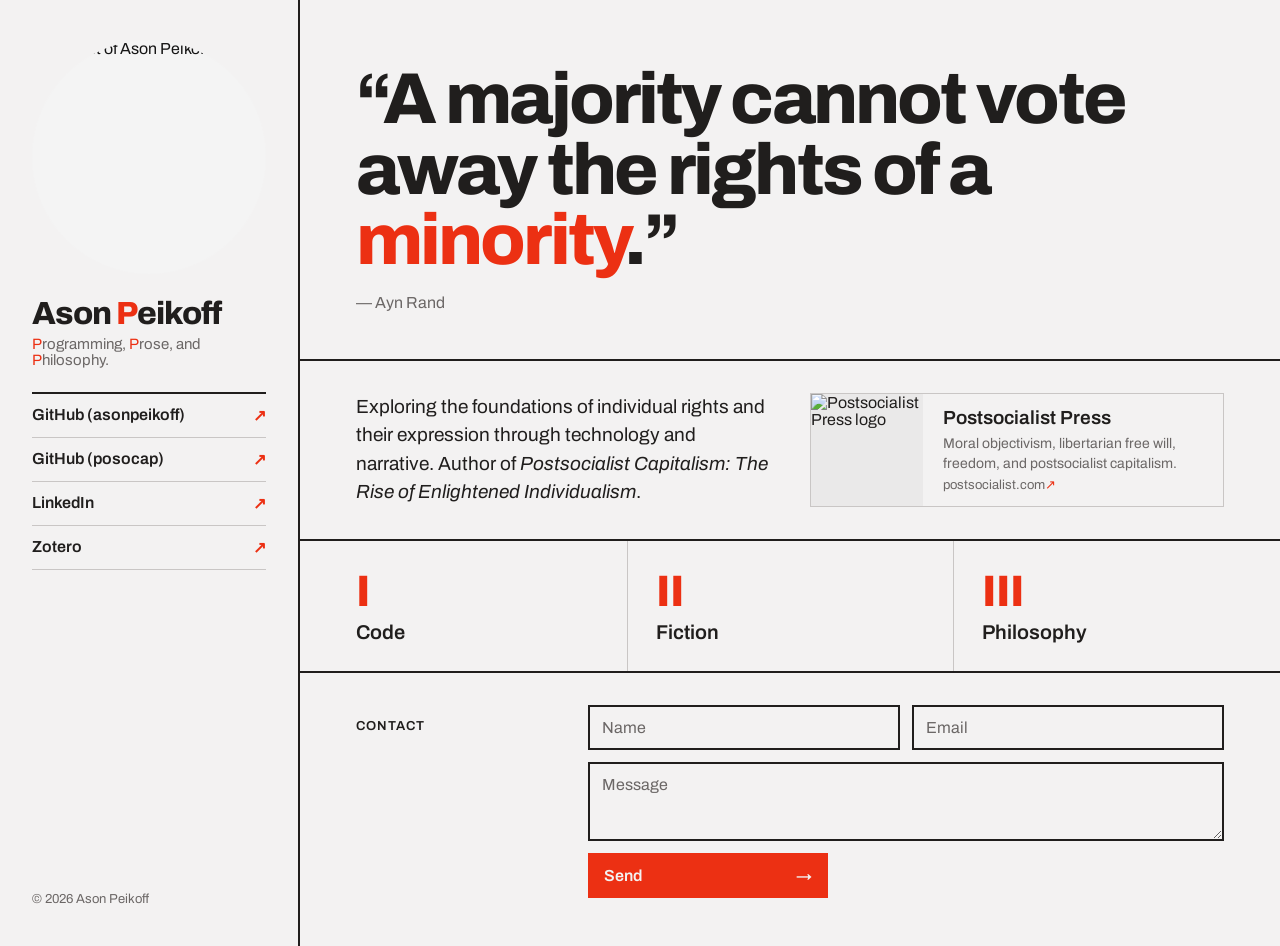
==== public/index.html @ 720d3c90 "Replace hack-r GitHub links with asonpeikoff Co-Authored-By: Claude Sonnet 5.5 <noreply@anthropic.co" ====
<!DOCTYPE html>
<html lang="en">
<head>
  <meta charset="UTF-8">
  <meta name="viewport" content="width=device-width, initial-scale=1.0">
  <title>Ason Peikoff — Code, Fiction, Philosophy</title>
  <meta name="description" content="Ason Peikoff — code, fiction, and philosophy. Exploring the foundations of individual rights and their expression through technology and narrative. Author of Postsocialist Capitalism: The Rise of Enlightened Individualism.">
  <meta name="author" content="Ason Peikoff">
  <meta name="color-scheme" content="dark light">
  <link rel="canonical" href="https://asonpeikoff.com/">

  <meta property="og:type" content="profile">
  <meta property="og:url" content="https://asonpeikoff.com/">
  <meta property="og:title" content="Ason Peikoff — Code, Fiction, Philosophy">
  <meta property="og:description" content="Code, fiction, and philosophy. Exploring the foundations of individual rights and their expression through technology and narrative.">
  <meta property="og:image" content="https://asonpeikoff.com/portrait.jpg">
  <meta property="og:image:alt" content="Portrait of Ason Peikoff">
  <meta name="twitter:card" content="summary">
  <meta name="twitter:title" content="Ason Peikoff — Code, Fiction, Philosophy">
  <meta name="twitter:description" content="Code, fiction, and philosophy.">
  <meta name="twitter:image" content="https://asonpeikoff.com/portrait.jpg">

  <link rel="icon" href="favicon.svg" type="image/svg+xml">

  <link rel="preconnect" href="https://fonts.googleapis.com">
  <link rel="preconnect" href="https://fonts.gstatic.com" crossorigin>
  <link href="https://fonts.googleapis.com/css2?family=Archivo:ital,wght@0,400;0,600;0,800;1,400&display=swap" rel="stylesheet">
  <link rel="stylesheet" href="styles.css">

  <script type="application/ld+json">
  {
    "@context": "https://schema.org",
    "@type": "Person",
    "name": "Ason Peikoff",
    "url": "https://asonpeikoff.com/",
    "image": "https://asonpeikoff.com/portrait.jpg",
    "description": "Code, fiction, and philosophy. Exploring the foundations of individual rights and their expression through technology and narrative.",
    "knowsAbout": ["individual rights", "philosophy", "fiction", "software development"],
    "sameAs": [
      "https://github.com/asonpeikoff",
      "https://github.com/posocap",
      "https://linkedin.com/in/apeikoff",
      "https://www.zotero.org/hackr/items"
    ]
  }
  </script>
</head>
<body>
  <div class="page">
    <aside class="rail">
      <div class="rail-head">
        <img class="portrait" src="portrait.jpg" alt="Portrait of Ason Peikoff" width="236" height="236">
        <div class="identity">
          <h1 class="name">Ason <span class="accent">P</span>eikoff</h1>
          <p class="tagline"><span class="accent">P</span>rogramming, <span class="accent">P</span>rose, and <span class="accent">P</span>hilosophy.</p>
        </div>
      </div>
      <nav class="links" aria-label="Profiles">
        <a href="https://github.com/asonpeikoff">GitHub (asonpeikoff)<span class="arrow" aria-hidden="true">↗</span></a>
        <a href="https://github.com/posocap">GitHub (posocap)<span class="arrow" aria-hidden="true">↗</span></a>
        <a href="https://linkedin.com/in/apeikoff">LinkedIn<span class="arrow" aria-hidden="true">↗</span></a>
        <a href="https://www.zotero.org/hackr/items">Zotero<span class="arrow" aria-hidden="true">↗</span></a>
      </nav>
      <p class="copyright">© 2026 Ason Peikoff</p>
    </aside>

    <main class="main">
      <section class="band quote">
        <blockquote>“A majority cannot vote away the rights of a <span class="accent">minority</span>.”</blockquote>
        <p class="attribution">— Ayn Rand</p>
      </section>

      <section class="band about">
        <p>Exploring the foundations of individual rights and their expression through technology and narrative. Author of <em>Postsocialist Capitalism: The Rise of Enlightened Individualism</em>.</p>
        <a class="substack-card" href="https://www.postsocialist.com/">
          <img src="https://substackcdn.com/image/fetch/$s_!jYEw!,w_400,h_400,c_fill,f_auto,q_auto:good,fl_progressive:steep,g_auto/https%3A%2F%2Fsubstack-post-media.s3.amazonaws.com%2Fpublic%2Fimages%2F499de2a9-cf9a-4f7a-9187-54830aef7c7e_778x778.png" alt="Postsocialist Press logo" width="112" height="112" loading="lazy">
          <span class="sc-body">
            <span class="sc-title">Postsocialist Press</span>
            <span class="sc-desc">Moral objectivism, libertarian free will, freedom, and postsocialist capitalism.</span>
            <span class="sc-host">postsocialist.com<span class="arrow" aria-hidden="true">↗</span></span>
          </span>
        </a>
      </section>

      <section class="band sections" aria-label="Sections">
        <div class="cell">
          <span class="numeral" aria-hidden="true">I</span>
          <a class="label" href="https://github.com/asonpeikoff">Code</a>
        </div>
        <div class="cell">
          <span class="numeral" aria-hidden="true">II</span>
          <span class="label">Fiction</span>
        </div>
        <div class="cell">
          <span class="numeral" aria-hidden="true">III</span>
          <a class="label" href="https://posocap.com">Philosophy</a>
        </div>
      </section>

      <section class="band contact" id="contact">
        <h2 class="contact-label">Contact</h2>
        <!-- FormSubmit: after the first submission, click the activation email, then swap in the
             random alias FormSubmit gives you so the address isn't exposed. -->
        <form class="contact-form" action="https://formsubmit.co/asonpeikoff@gmail.com" method="POST">
          <input type="text" name="name" placeholder="Name" aria-label="Name" autocomplete="name" required>
          <input type="email" name="email" placeholder="Email" aria-label="Email" autocomplete="email" required>
          <textarea name="message" placeholder="Message" aria-label="Message" rows="3" required></textarea>
          <input type="hidden" name="_subject" value="New message from AsonPeikoff.com">
          <input type="hidden" name="_captcha" value="false">
          <input type="text" name="_honey" class="honey" tabindex="-1" autocomplete="off" aria-hidden="true">
          <input type="hidden" name="_next" value="https://asonpeikoff.com/thanks">
          <button type="submit">Send <span aria-hidden="true">→</span></button>
        </form>
      </section>
    </main>
  </div>

  <script>
    // Mark the form as submitted on the first attempt so :invalid styling only shows after a submit.
    (function () {
      var form = document.querySelector('.contact-form');
      form.querySelector('button').addEventListener('click', function () {
        form.classList.add('submitted');
      });
    })();
  </script>
</body>
</html>
---- public/styles.css ----
/* AsonPeikoff.com — option 2d "Rail" */

:root {
  /* Dark (as designed) */
  --ground: #1a1817;
  --ink: #f3f2f2;
  --muted: #a09b99;
  --hairline: #3a3634;
  --portrait-bg: #2a2725;
  --accent: #ec3013;
  --button-hover: #ff4a2a;
  --button-active: #d42a10;
  --selection: rgba(236, 48, 19, 0.35);

  --font: 'Archivo', 'Helvetica Neue', Helvetica, Arial, sans-serif;
  --rule-major: 2px solid var(--ink);
  --rule-minor: 1px solid var(--hairline);
}

@media (prefers-color-scheme: light) {
  :root {
    --ground: #f3f2f2;
    --ink: #201e1d;
    --muted: #6b6766;
    --hairline: #c9c6c5;
    --portrait-bg: #eae9e9;
    --button-hover: #c82408;
    --button-active: #a51d06;
    --selection: rgba(236, 48, 19, 0.25);
  }
}

*, *::before, *::after { box-sizing: border-box; }

html { -webkit-text-size-adjust: 100%; }

body {
  margin: 0;
  background: var(--ground);
  color: var(--ink);
  font-family: var(--font);
  font-weight: 400;
  -webkit-font-smoothing: antialiased;
  -moz-osx-font-smoothing: grayscale;
}

::selection { background: var(--selection); color: var(--ink); }

a { color: inherit; text-decoration: none; }
a:hover { color: var(--accent); }

:focus { outline: none; }
:focus-visible { outline: 2px solid #ec3013; outline-offset: 2px; }

p, h1, h2, blockquote { margin: 0; }

/* ---------- Layout ---------- */

.page {
  display: grid;
  grid-template-columns: 300px minmax(0, 1fr);
  max-width: 1440px;
  min-height: 100vh;
}

/* ---------- Rail ---------- */

.rail {
  padding: 40px 32px;
  border-right: var(--rule-major);
  display: flex;
  flex-direction: column;
  gap: 24px;
}

.portrait {
  display: block;
  width: 100%;
  height: auto;
  aspect-ratio: 1;
  object-fit: cover;
  filter: grayscale(1) contrast(1.1);
  background: var(--portrait-bg);
  border-radius: 50%;
}

.rail-head { display: flex; flex-direction: column; gap: 24px; }

.identity { display: flex; flex-direction: column; gap: 6px; }

.name {
  font-size: 32px;
  font-weight: 800;
  line-height: 1;
  letter-spacing: -0.03em;
}

.tagline { font-size: 15px; color: var(--muted); }

.links {
  border-top: var(--rule-major);
  display: flex;
  flex-direction: column;
  font-size: 16px;
  font-weight: 600;
}

.links a {
  display: flex;
  justify-content: space-between;
  padding: 12px 0;
  border-bottom: var(--rule-minor);
}

.arrow { color: var(--accent); }

.copyright { margin-top: auto; font-size: 13px; color: var(--muted); }

/* ---------- Main ---------- */

.main { display: flex; flex-direction: column; min-width: 0; }

.band { border-bottom: var(--rule-major); }
.band:last-child { border-bottom: 0; }

.accent { color: var(--accent); }

/* Quote */
.quote {
  padding: 64px 56px 48px;
  display: flex;
  flex-direction: column;
  gap: 18px;
}

.quote blockquote {
  font-size: clamp(40px, 7vw, 72px);
  font-weight: 800;
  line-height: 0.98;
  letter-spacing: -0.04em;
  text-wrap: pretty;
}

.attribution { font-size: 16px; color: var(--muted); }

/* About */
.about {
  padding: 32px 56px;
  display: grid;
  grid-template-columns: 1fr 1fr;
  gap: 40px;
}

.about p { font-size: 19px; line-height: 1.5; text-wrap: pretty; }

/* Sections */
.sections {
  display: grid;
  grid-template-columns: repeat(3, minmax(0, 1fr));
}

.cell {
  padding: 28px;
  display: flex;
  flex-direction: column;
  gap: 8px;
}

.cell:first-child { padding-left: 56px; }
.cell + .cell { border-left: var(--rule-minor); }

.cell .label { color: inherit; text-decoration: none; }
.cell .label:hover { color: var(--accent); }

.numeral {
  font-size: 44px;
  font-weight: 800;
  line-height: 1;
  color: var(--accent);
}

.label { font-size: 20px; font-weight: 600; }
.note { font-size: 15px; color: var(--muted); }
.link { font-size: 15px; font-weight: 600; }

/* Contact */
.contact {
  padding: 32px 56px 48px;
  display: grid;
  grid-template-columns: 200px minmax(0, 1fr);
  gap: 32px;
}

.contact-label {
  font-size: 13px;
  font-weight: 600;
  letter-spacing: 0.08em;
  text-transform: uppercase;
  padding-top: 14px;
}

.contact-form {
  display: grid;
  grid-template-columns: 1fr 1fr;
  gap: 12px;
}

.contact-form input,
.contact-form textarea {
  font: inherit;
  font-size: 16px;
  padding: 12px;
  border: 2px solid var(--ink);
  border-radius: 0;
  background: var(--ground);
  color: var(--ink);
  width: 100%;
  -webkit-appearance: none;
  appearance: none;
}

.contact-form ::placeholder { color: var(--muted); opacity: 1; }

.contact-form textarea { grid-column: span 2; resize: vertical; }

.contact-form.submitted input:invalid,
.contact-form.submitted textarea:invalid { border-color: var(--accent); }

.contact-form .honey { display: none; }

.contact-form button {
  font: inherit;
  font-size: 16px;
  font-weight: 600;
  width: 240px;
  padding: 14px 16px;
  border: 0;
  border-radius: 0;
  background: var(--accent);
  color: var(--ground);
  cursor: pointer;
  display: flex;
  justify-content: space-between;
  text-align: left;
}

.contact-form button:hover { background: var(--button-hover); }
.contact-form button:active { background: var(--button-active); }


/* ---------- Responsive ---------- */

@media (max-width: 900px) {
  .page { grid-template-columns: minmax(0, 1fr); }

  /* Mobile order: identity, then content, then profile links and footer. */
  .rail { display: contents; }

  .rail-head {
    order: 1;
    padding: 24px;
    border-bottom: var(--rule-major);
    display: grid;
    grid-template-columns: 120px minmax(0, 1fr);
    gap: 24px;
    align-items: center;
  }

  .portrait { width: 120px; height: 120px; }

  .main { order: 2; }

  .links {
    order: 3;
    margin: 0 24px;
  }

  .copyright {
    order: 4;
    margin-top: 0;
    padding: 24px;
  }

  .quote { padding: 40px 24px 32px; }

  .about {
    padding: 24px;
    grid-template-columns: minmax(0, 1fr);
    gap: 24px;
  }

  .sections { grid-template-columns: minmax(0, 1fr); }
  .cell, .cell:first-child { padding: 24px; }
  .cell + .cell { border-left: 0; border-top: var(--rule-minor); }

  .contact {
    padding: 24px 24px 40px;
    grid-template-columns: minmax(0, 1fr);
    gap: 16px;
  }

  .contact-label { padding-top: 0; }
  .contact-form { grid-template-columns: minmax(0, 1fr); }
  .contact-form textarea { grid-column: auto; }
  .contact-form button { width: 100%; }
}

/* Substack link card (sits in the About band; stretches to the text column's height) */
.substack-card {
  display: grid;
  grid-template-columns: auto minmax(0, 1fr);
  align-self: stretch;
  min-height: 96px;
  border: var(--rule-minor);
  color: inherit;
  text-decoration: none;
  overflow: hidden;
}
.substack-card img {
  display: block;
  height: 100%;
  min-height: 96px;
  aspect-ratio: 1;
  object-fit: cover;
  background: var(--portrait-bg);
}
.sc-body { display: flex; flex-direction: column; justify-content: center; gap: 4px; padding: 12px 20px; min-width: 0; }
.sc-title { font-size: 19px; font-weight: 600; line-height: 1.2; }
.sc-desc { font-size: 14px; line-height: 1.4; color: var(--muted); }
.sc-host { font-size: 13px; color: var(--muted); }
.substack-card:hover { border-color: var(--accent); }
.substack-card:hover .sc-title { color: var(--accent); }
@media (max-width: 900px) {
  .substack-card img { height: 96px; width: 96px; min-height: 0; }
}
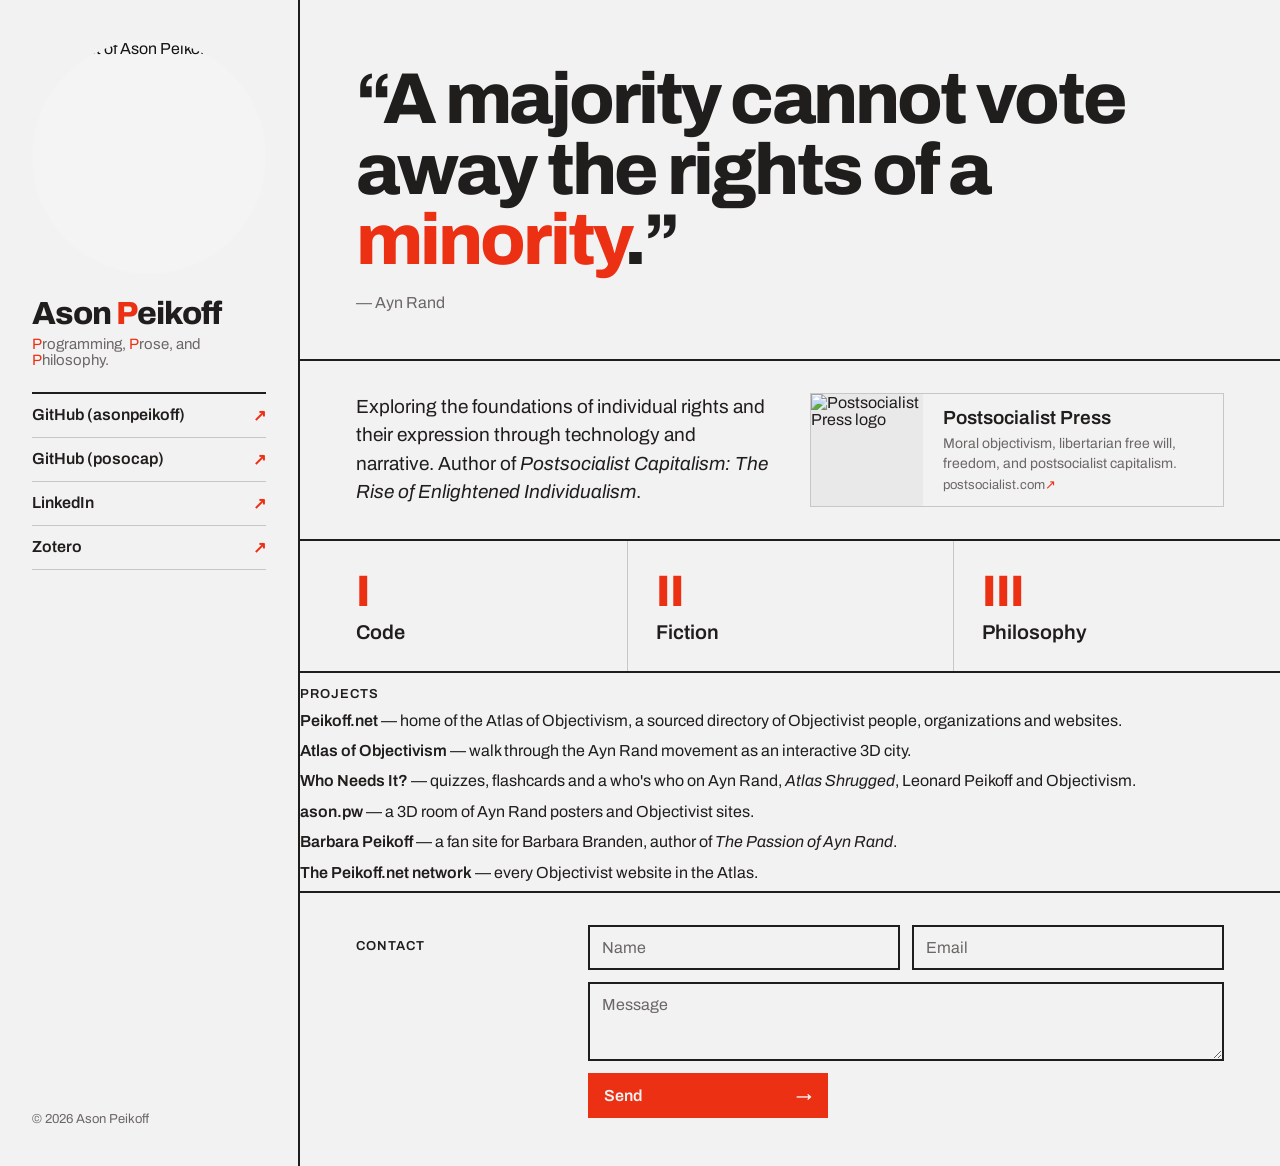
==== commit 6233cb1c: "SEO: crawlable Projects links to the network sites, Objectivism keywords in meta and JSON-LD Co-Auth" ====
--- a/public/index.html
+++ b/public/index.html
@@ -3,20 +3,20 @@
 <head>
   <meta charset="UTF-8">
   <meta name="viewport" content="width=device-width, initial-scale=1.0">
-  <title>Ason Peikoff — Code, Fiction, Philosophy</title>
-  <meta name="description" content="Ason Peikoff — code, fiction, and philosophy. Exploring the foundations of individual rights and their expression through technology and narrative. Author of Postsocialist Capitalism: The Rise of Enlightened Individualism.">
+  <title>Ason Peikoff — Code, Fiction, Objectivist Philosophy</title>
+  <meta name="description" content="Ason Peikoff — code, fiction, and Objectivist philosophy. Builder of Peikoff.net and the Atlas of Objectivism, an interactive 3D directory of the Ayn Rand movement. Author of Postsocialist Capitalism: The Rise of Enlightened Individualism.">
   <meta name="author" content="Ason Peikoff">
   <meta name="color-scheme" content="dark light">
   <link rel="canonical" href="https://asonpeikoff.com/">
 
   <meta property="og:type" content="profile">
   <meta property="og:url" content="https://asonpeikoff.com/">
-  <meta property="og:title" content="Ason Peikoff — Code, Fiction, Philosophy">
+  <meta property="og:title" content="Ason Peikoff — Code, Fiction, Objectivist Philosophy">
   <meta property="og:description" content="Code, fiction, and philosophy. Exploring the foundations of individual rights and their expression through technology and narrative.">
   <meta property="og:image" content="https://asonpeikoff.com/portrait.jpg">
   <meta property="og:image:alt" content="Portrait of Ason Peikoff">
   <meta name="twitter:card" content="summary">
-  <meta name="twitter:title" content="Ason Peikoff — Code, Fiction, Philosophy">
+  <meta name="twitter:title" content="Ason Peikoff — Code, Fiction, Objectivist Philosophy">
   <meta name="twitter:description" content="Code, fiction, and philosophy.">
   <meta name="twitter:image" content="https://asonpeikoff.com/portrait.jpg">
 
@@ -26,21 +26,32 @@
   <link rel="preconnect" href="https://fonts.gstatic.com" crossorigin>
   <link href="https://fonts.googleapis.com/css2?family=Archivo:ital,wght@0,400;0,600;0,800;1,400&display=swap" rel="stylesheet">
   <link rel="stylesheet" href="styles.css">
+  <style>
+    .projects .project-list { list-style: none; margin: 0.5rem 0 0; padding: 0; }
+    .projects .project-list li { margin: 0.45rem 0; line-height: 1.45; }
+    .projects .project-list a { font-weight: 600; }
+  </style>
 
   <script type="application/ld+json">
   {
     "@context": "https://schema.org",
     "@type": "Person",
     "name": "Ason Peikoff",
+    "alternateName": "Ason Rand",
     "url": "https://asonpeikoff.com/",
     "image": "https://asonpeikoff.com/portrait.jpg",
     "description": "Code, fiction, and philosophy. Exploring the foundations of individual rights and their expression through technology and narrative.",
-    "knowsAbout": ["individual rights", "philosophy", "fiction", "software development"],
+    "knowsAbout": ["individual rights", "philosophy", "Objectivism", "Ayn Rand", "Atlas Shrugged", "fiction", "software development", "data science"],
     "sameAs": [
       "https://github.com/asonpeikoff",
       "https://github.com/posocap",
       "https://linkedin.com/in/apeikoff",
       "https://www.zotero.org/hackr/items"
+    ],
+    "subjectOf": [
+      { "@type": "WebSite", "name": "Peikoff.net — Atlas of Objectivism", "url": "https://peikoff.net/" },
+      { "@type": "WebSite", "name": "Who Needs It? Objectivism quiz", "url": "https://whoneeds.it/" },
+      { "@type": "WebSite", "name": "ason.pw", "url": "https://www.ason.pw/" }
     ]
   }
   </script>
@@ -97,6 +108,18 @@
         </div>
       </section>
 
+      <section class="band projects" aria-label="Projects">
+        <h2 class="contact-label">Projects</h2>
+        <ul class="project-list">
+          <li><a href="https://peikoff.net/">Peikoff.net</a> — home of the Atlas of Objectivism, a sourced directory of Objectivist people, organizations and websites.</li>
+          <li><a href="https://atlas.peikoff.net/">Atlas of Objectivism</a> — walk through the Ayn Rand movement as an interactive 3D city.</li>
+          <li><a href="https://whoneeds.it/">Who Needs It?</a> — quizzes, flashcards and a who's who on Ayn Rand, <em>Atlas Shrugged</em>, Leonard Peikoff and Objectivism.</li>
+          <li><a href="https://www.ason.pw/">ason.pw</a> — a 3D room of Ayn Rand posters and Objectivist sites.</li>
+          <li><a href="https://barbarapeikoff.com/">Barbara Peikoff</a> — a fan site for Barbara Branden, author of <em>The Passion of Ayn Rand</em>.</li>
+          <li><a href="https://peikoff.net/network">The Peikoff.net network</a> — every Objectivist website in the Atlas.</li>
+        </ul>
+      </section>
+
       <section class="band contact" id="contact">
         <h2 class="contact-label">Contact</h2>
         <!-- FormSubmit: after the first submission, click the activation email, then swap in the
@@ -124,5 +147,9 @@
       });
     })();
   </script>
+<!-- Footer ads: cross-promotion banners (rotate every 5s) -->
+<div id="footer-ads"></div>
+<script src="/footer-ads/footer-ad-rotator.js" defer></script>
+
 </body>
 </html>
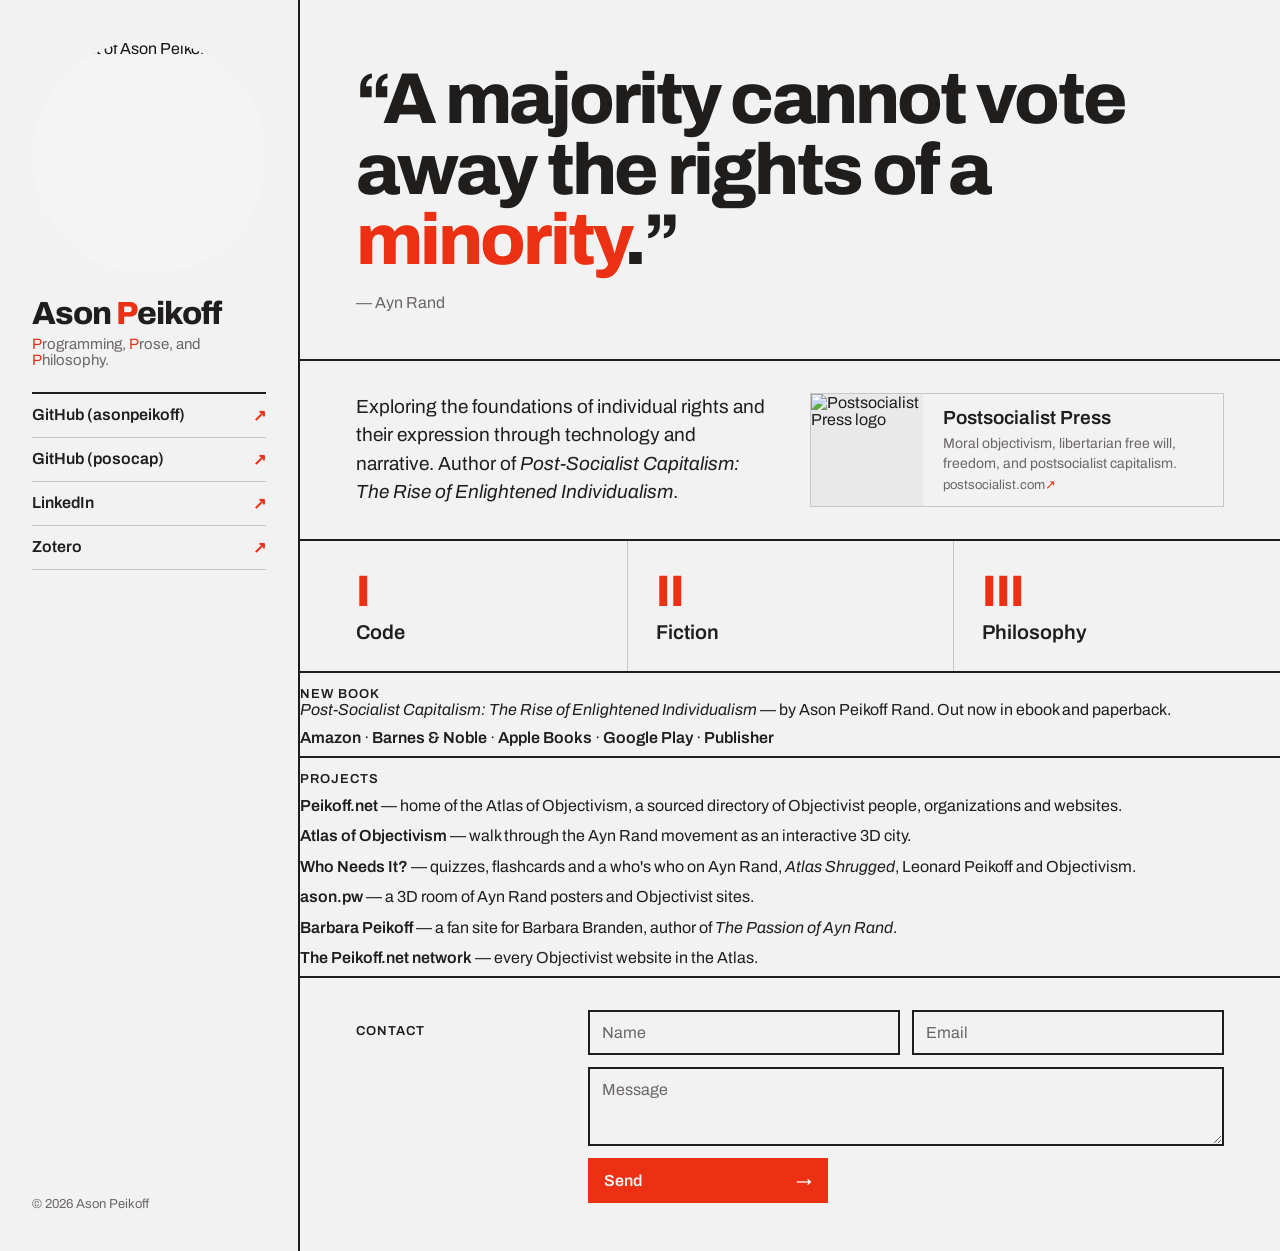
==== commit cecb11ca: "Promote new book: book section, Book schema, footer banner linking to publisher page Co-Authored-By:" ====
--- a/public/index.html
+++ b/public/index.html
@@ -55,6 +55,20 @@
     ]
   }
   </script>
+  <script type="application/ld+json">
+  {
+    "@context": "https://schema.org",
+    "@type": "Book",
+    "name": "Post-Socialist Capitalism: The Rise of Enlightened Individualism",
+    "author": { "@type": "Person", "name": "Ason Peikoff Rand", "url": "https://asonpeikoff.com/" },
+    "publisher": { "@type": "Organization", "name": "Page Publishing" },
+    "url": "http://www.pagepublishing.com/books/?book=post-socialist-capitalism",
+    "workExample": [
+      { "@type": "Book", "bookFormat": "https://schema.org/Paperback", "isbn": "9798891572768" },
+      { "@type": "Book", "bookFormat": "https://schema.org/EBook", "isbn": "9798891572904" }
+    ]
+  }
+  </script>
 </head>
 <body>
   <div class="page">
@@ -82,7 +96,7 @@
       </section>
 
       <section class="band about">
-        <p>Exploring the foundations of individual rights and their expression through technology and narrative. Author of <em>Postsocialist Capitalism: The Rise of Enlightened Individualism</em>.</p>
+        <p>Exploring the foundations of individual rights and their expression through technology and narrative. Author of <a href="#book"><em>Post-Socialist Capitalism: The Rise of Enlightened Individualism</em></a>.</p>
         <a class="substack-card" href="https://www.postsocialist.com/">
           <img src="https://substackcdn.com/image/fetch/$s_!jYEw!,w_400,h_400,c_fill,f_auto,q_auto:good,fl_progressive:steep,g_auto/https%3A%2F%2Fsubstack-post-media.s3.amazonaws.com%2Fpublic%2Fimages%2F499de2a9-cf9a-4f7a-9187-54830aef7c7e_778x778.png" alt="Postsocialist Press logo" width="112" height="112" loading="lazy">
           <span class="sc-body">
@@ -106,6 +120,14 @@
           <span class="numeral" aria-hidden="true">III</span>
           <a class="label" href="https://posocap.com">Philosophy</a>
         </div>
+      </section>
+
+      <section class="band projects" id="book" aria-label="Book">
+        <h2 class="contact-label">New Book</h2>
+        <p><a href="http://www.pagepublishing.com/books/?book=post-socialist-capitalism"><em>Post-Socialist Capitalism: The Rise of Enlightened Individualism</em></a> — by Ason Peikoff Rand. Out now in ebook and paperback.</p>
+        <ul class="project-list">
+          <li><a href="https://www.amazon.com/s?k=9798891572768">Amazon</a> · <a href="https://www.barnesandnoble.com/w/?ean=9798891572768">Barnes &amp; Noble</a> · <a href="https://books.apple.com/us/book/post-socialist-capitalism/id6834074102">Apple Books</a> · <a href="https://play.google.com/store/search?q=9798891572904&amp;c=books">Google Play</a> · <a href="http://www.pagepublishing.com/books/?book=post-socialist-capitalism">Publisher</a></li>
+        </ul>
       </section>
 
       <section class="band projects" aria-label="Projects">
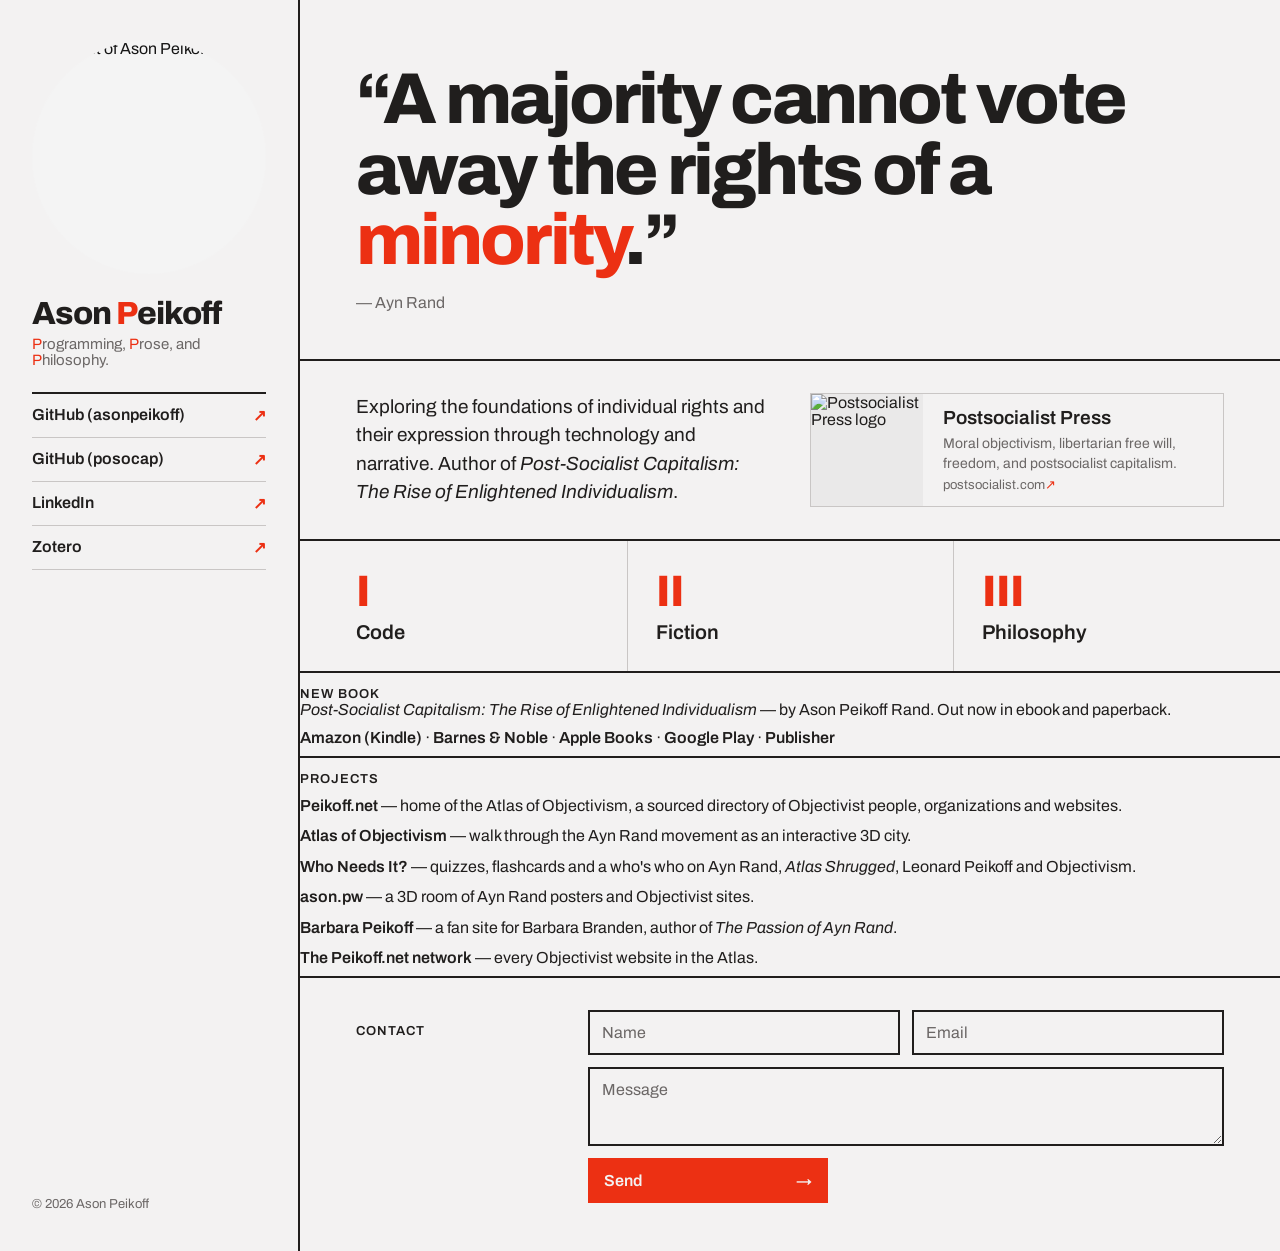
==== commit d4c2fe86: "Link Amazon Kindle edition directly (ASIN B0HRHTS62T) Co-Authored-By: Claude Sonnet 5.5 <noreply@ant" ====
--- a/public/index.html
+++ b/public/index.html
@@ -126,7 +126,7 @@
         <h2 class="contact-label">New Book</h2>
         <p><a href="http://www.pagepublishing.com/books/?book=post-socialist-capitalism"><em>Post-Socialist Capitalism: The Rise of Enlightened Individualism</em></a> — by Ason Peikoff Rand. Out now in ebook and paperback.</p>
         <ul class="project-list">
-          <li><a href="https://www.amazon.com/s?k=9798891572768">Amazon</a> · <a href="https://www.barnesandnoble.com/w/?ean=9798891572768">Barnes &amp; Noble</a> · <a href="https://books.apple.com/us/book/post-socialist-capitalism/id6834074102">Apple Books</a> · <a href="https://play.google.com/store/search?q=9798891572904&amp;c=books">Google Play</a> · <a href="http://www.pagepublishing.com/books/?book=post-socialist-capitalism">Publisher</a></li>
+          <li><a href="https://www.amazon.com/dp/B0HRHTS62T">Amazon (Kindle)</a> · <a href="https://www.barnesandnoble.com/w/?ean=9798891572768">Barnes &amp; Noble</a> · <a href="https://books.apple.com/us/book/post-socialist-capitalism/id6834074102">Apple Books</a> · <a href="https://play.google.com/store/search?q=9798891572904&amp;c=books">Google Play</a> · <a href="http://www.pagepublishing.com/books/?book=post-socialist-capitalism">Publisher</a></li>
         </ul>
       </section>
 
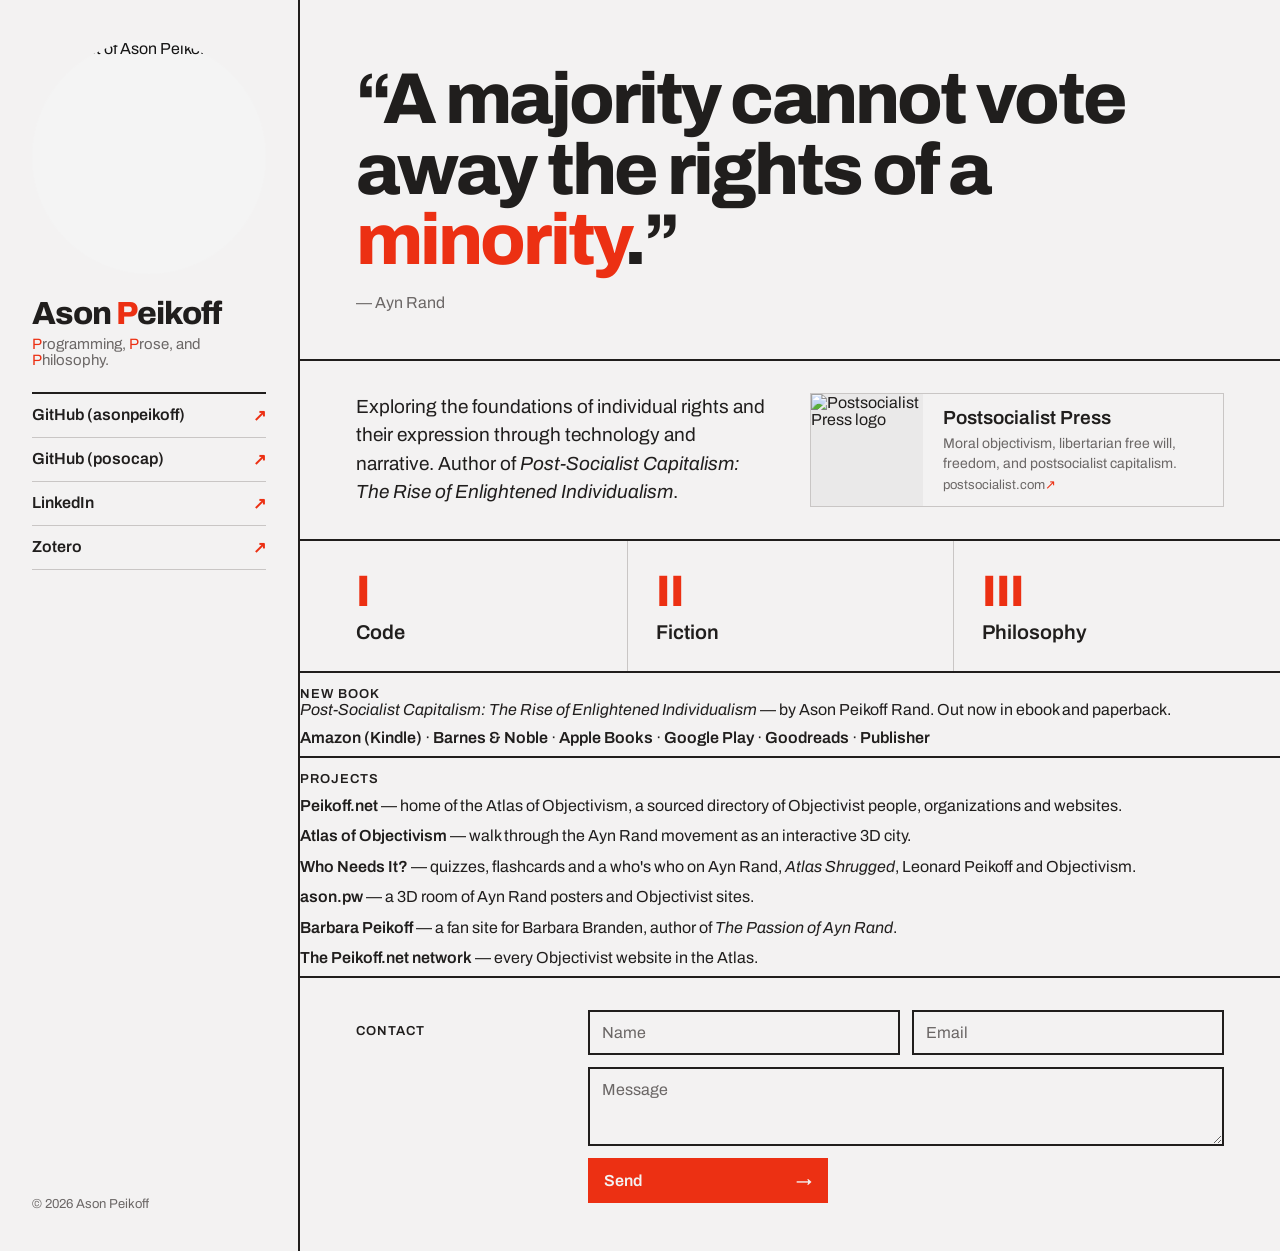
==== commit 2cc7553e: "Book links: add Goodreads next to Google Play Co-Authored-By: Claude Sonnet 5.5 <noreply@anthropic.c" ====
--- a/public/index.html
+++ b/public/index.html
@@ -126,7 +126,7 @@
         <h2 class="contact-label">New Book</h2>
         <p><a href="http://www.pagepublishing.com/books/?book=post-socialist-capitalism"><em>Post-Socialist Capitalism: The Rise of Enlightened Individualism</em></a> — by Ason Peikoff Rand. Out now in ebook and paperback.</p>
         <ul class="project-list">
-          <li><a href="https://www.amazon.com/dp/B0HRHTS62T">Amazon (Kindle)</a> · <a href="https://www.barnesandnoble.com/w/?ean=9798891572768">Barnes &amp; Noble</a> · <a href="https://books.apple.com/us/book/post-socialist-capitalism/id6834074102">Apple Books</a> · <a href="https://play.google.com/store/search?q=9798891572904&amp;c=books">Google Play</a> · <a href="http://www.pagepublishing.com/books/?book=post-socialist-capitalism">Publisher</a></li>
+          <li><a href="https://www.amazon.com/dp/B0HRHTS62T">Amazon (Kindle)</a> · <a href="https://www.barnesandnoble.com/w/?ean=9798891572768">Barnes &amp; Noble</a> · <a href="https://books.apple.com/us/book/post-socialist-capitalism/id6834074102">Apple Books</a> · <a href="https://play.google.com/store/search?q=9798891572904&amp;c=books">Google Play</a> · <a href="https://www.goodreads.com/book/show/264569404">Goodreads</a> · <a href="http://www.pagepublishing.com/books/?book=post-socialist-capitalism">Publisher</a></li>
         </ul>
       </section>
 
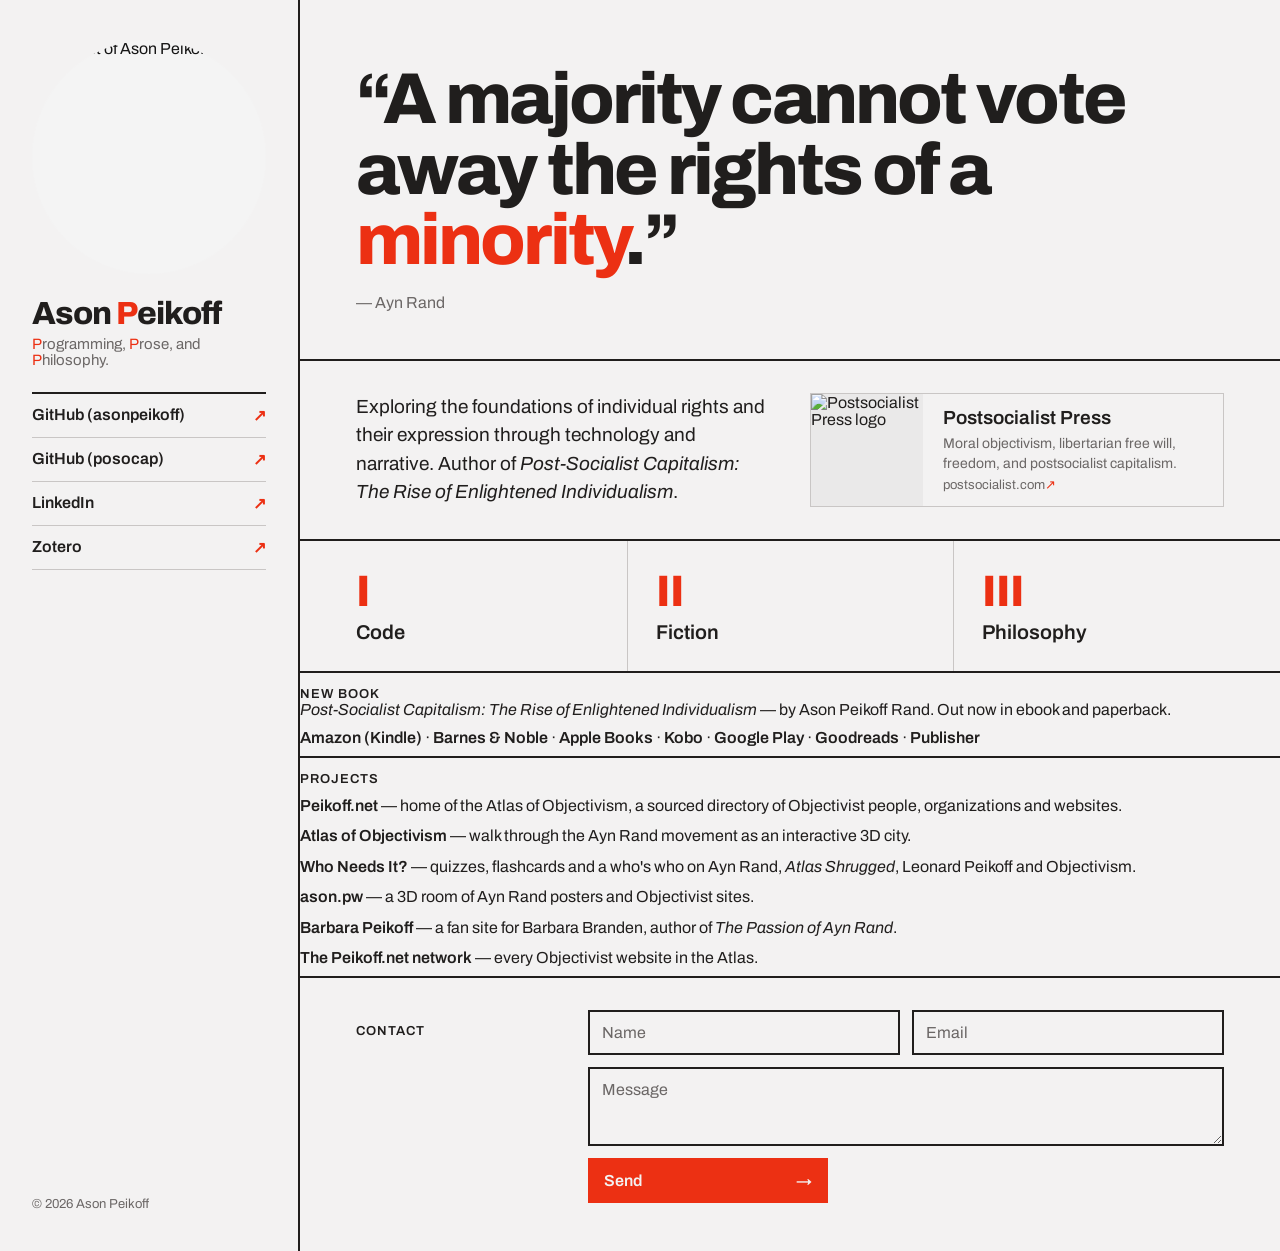
==== commit df706e3e: "Book links: direct Barnes & Noble and Google Play, add Kobo Co-Authored-By: Claude Sonnet 5.5 <norep" ====
--- a/public/index.html
+++ b/public/index.html
@@ -126,7 +126,7 @@
         <h2 class="contact-label">New Book</h2>
         <p><a href="http://www.pagepublishing.com/books/?book=post-socialist-capitalism"><em>Post-Socialist Capitalism: The Rise of Enlightened Individualism</em></a> — by Ason Peikoff Rand. Out now in ebook and paperback.</p>
         <ul class="project-list">
-          <li><a href="https://www.amazon.com/dp/B0HRHTS62T">Amazon (Kindle)</a> · <a href="https://www.barnesandnoble.com/w/?ean=9798891572768">Barnes &amp; Noble</a> · <a href="https://books.apple.com/us/book/post-socialist-capitalism/id6834074102">Apple Books</a> · <a href="https://play.google.com/store/search?q=9798891572904&amp;c=books">Google Play</a> · <a href="https://www.goodreads.com/book/show/264569404">Goodreads</a> · <a href="http://www.pagepublishing.com/books/?book=post-socialist-capitalism">Publisher</a></li>
+          <li><a href="https://www.amazon.com/dp/B0HRHTS62T">Amazon (Kindle)</a> · <a href="https://www.barnesandnoble.com/w/post-socialist-capitalism-ason-peikoff-rand/1151901233?ean=9798891572904">Barnes &amp; Noble</a> · <a href="https://books.apple.com/us/book/post-socialist-capitalism/id6834074102">Apple Books</a> · <a href="https://www.kobo.com/us/en/ebook/post-socialist-capitalism">Kobo</a> · <a href="https://play.google.com/store/books/details?id=TDUsEgAAQBAJ">Google Play</a> · <a href="https://www.goodreads.com/book/show/264569404">Goodreads</a> · <a href="http://www.pagepublishing.com/books/?book=post-socialist-capitalism">Publisher</a></li>
         </ul>
       </section>
 
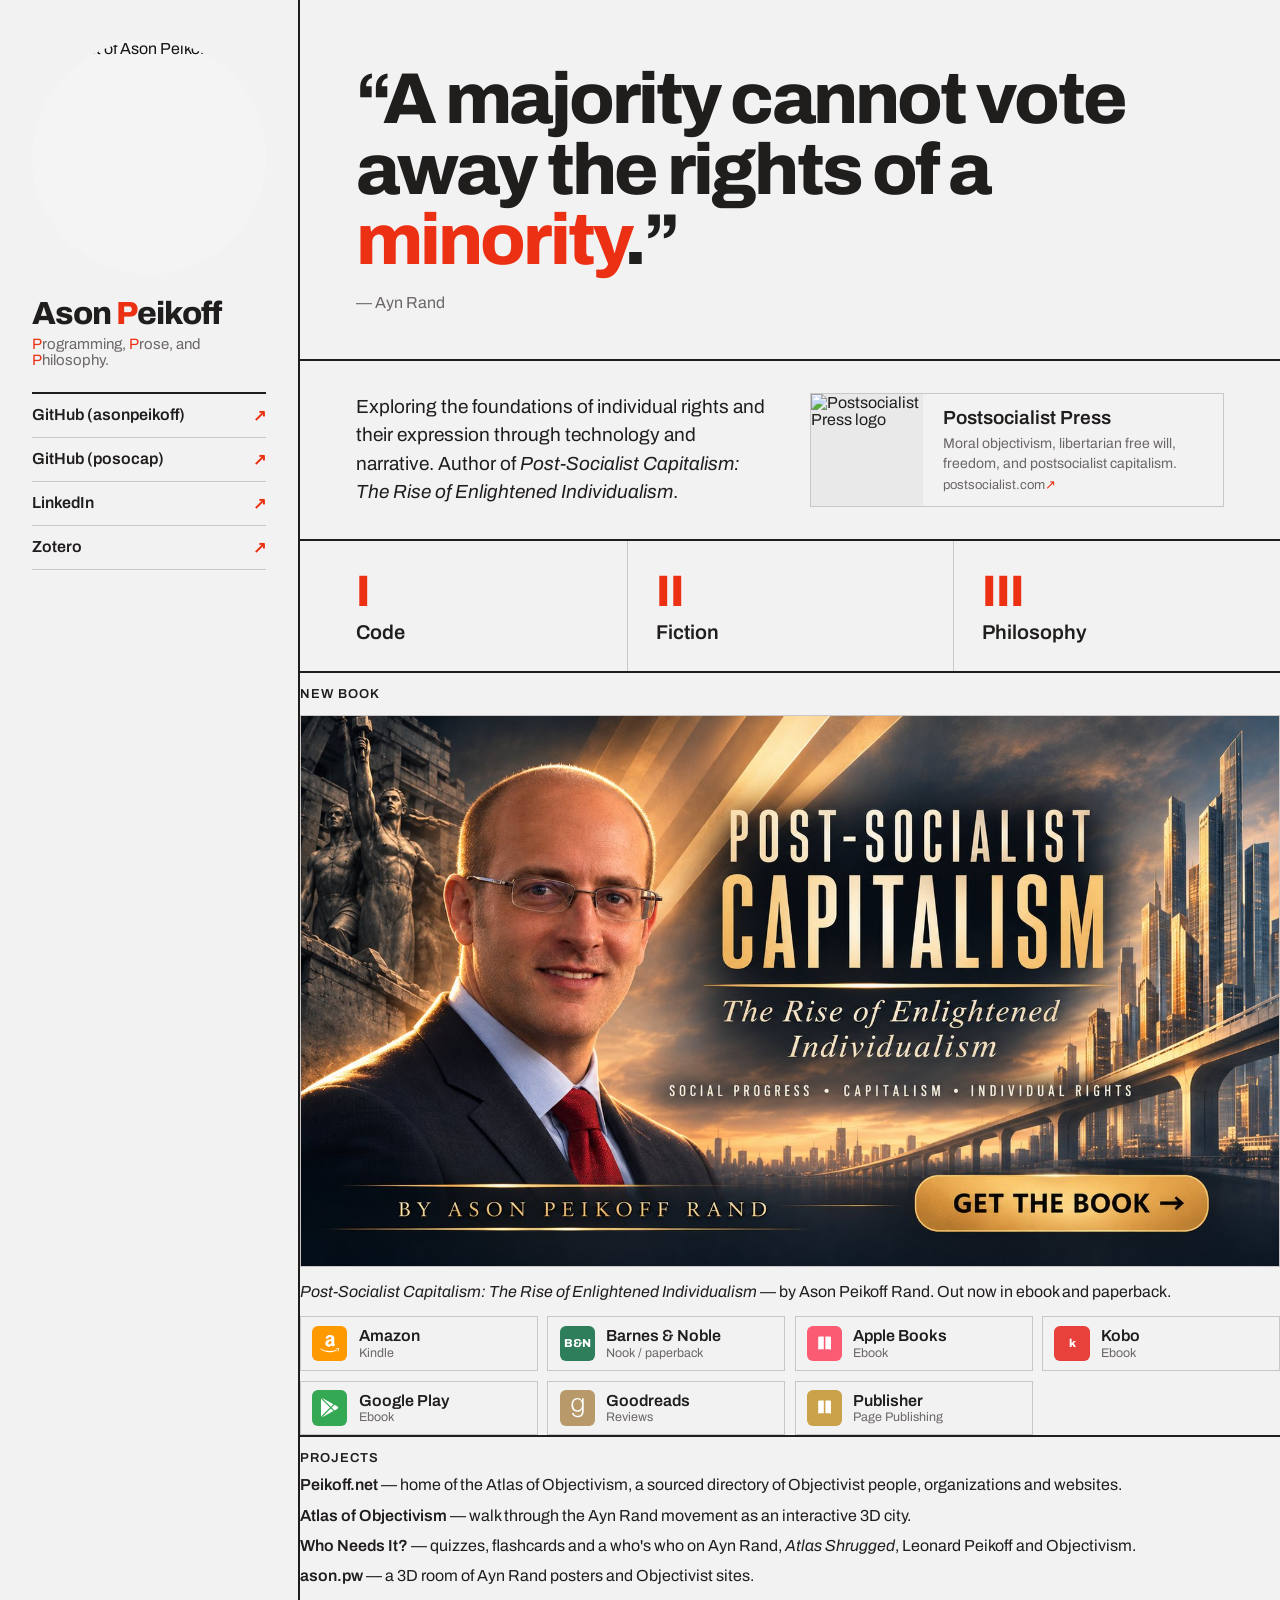
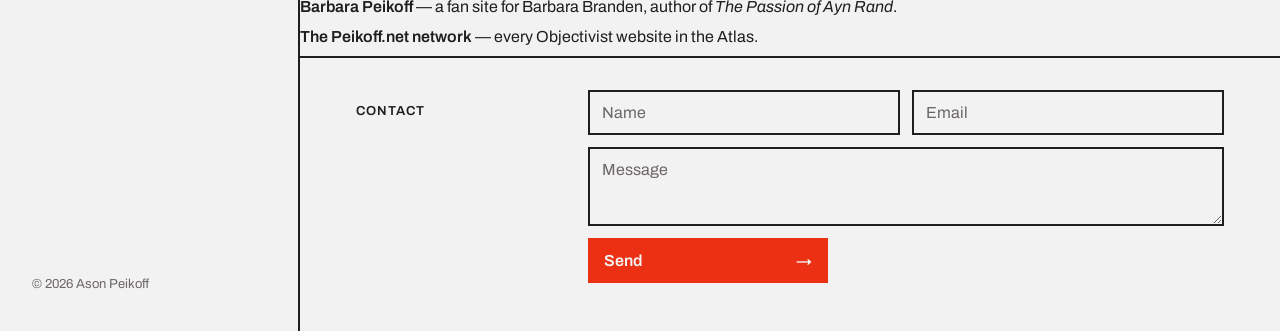
==== commit c5cc6173: "Add book hero banner and store links with icons to the New Book band Co-Authored-By: Claude Sonnet 5" ====
--- a/public/index.html
+++ b/public/index.html
@@ -122,11 +122,20 @@
         </div>
       </section>
 
-      <section class="band projects" id="book" aria-label="Book">
+      <section class="band projects book" id="book" aria-label="Book">
         <h2 class="contact-label">New Book</h2>
+        <a class="book-hero" href="http://www.pagepublishing.com/books/?book=post-socialist-capitalism" rel="noopener">
+          <img src="book-hero.jpg" alt="Post-Socialist Capitalism: The Rise of Enlightened Individualism, by Ason Peikoff Rand. Get the book." width="1600" height="900" loading="lazy">
+        </a>
         <p><a href="http://www.pagepublishing.com/books/?book=post-socialist-capitalism"><em>Post-Socialist Capitalism: The Rise of Enlightened Individualism</em></a> — by Ason Peikoff Rand. Out now in ebook and paperback.</p>
-        <ul class="project-list">
-          <li><a href="https://www.amazon.com/dp/B0HRHTS62T">Amazon (Kindle)</a> · <a href="https://www.barnesandnoble.com/w/post-socialist-capitalism-ason-peikoff-rand/1151901233?ean=9798891572904">Barnes &amp; Noble</a> · <a href="https://books.apple.com/us/book/post-socialist-capitalism/id6834074102">Apple Books</a> · <a href="https://www.kobo.com/us/en/ebook/post-socialist-capitalism">Kobo</a> · <a href="https://play.google.com/store/books/details?id=TDUsEgAAQBAJ">Google Play</a> · <a href="https://www.goodreads.com/book/show/264569404">Goodreads</a> · <a href="http://www.pagepublishing.com/books/?book=post-socialist-capitalism">Publisher</a></li>
+        <ul class="stores" aria-label="Where to get the book">
+          <li><a class="store" href="https://www.amazon.com/dp/B0HRHTS62T" style="--brand:#ff9900" rel="noopener"><span class="ico"><svg viewBox="0 0 24 24" aria-hidden="true"><path d="M.045 18.02c.072-.116.187-.124.348-.022 3.636 2.11 7.594 3.166 11.87 3.166 2.852 0 5.668-.533 8.447-1.595l.315-.14c.138-.06.234-.1.293-.13.226-.088.39-.046.525.13.12.174.09.336-.12.48-.256.19-.6.41-1.006.654-1.244.743-2.64 1.316-4.185 1.726a17.617 17.617 0 01-10.951-.577 17.88 17.88 0 01-5.43-3.35c-.1-.074-.151-.15-.151-.22 0-.047.021-.09.051-.13zm6.565-6.218c0-1.005.247-1.863.743-2.577.495-.71 1.17-1.25 2.04-1.615.796-.335 1.756-.575 2.912-.72.39-.046 1.033-.103 1.92-.174v-.37c0-.93-.105-1.558-.3-1.875-.302-.43-.78-.65-1.44-.65h-.182c-.48.046-.896.196-1.246.46-.35.27-.575.63-.675 1.096-.06.3-.206.465-.435.51l-2.52-.315c-.248-.06-.372-.18-.372-.39 0-.046.007-.09.022-.15.247-1.29.855-2.25 1.82-2.88.976-.616 2.1-.975 3.39-1.05h.54c1.65 0 2.957.434 3.888 1.29.135.15.27.3.405.48.12.165.224.314.283.45.075.134.15.33.195.57.06.254.105.42.135.51.03.104.062.3.076.615.01.313.02.493.02.553v5.28c0 .376.06.72.165 1.036.105.313.21.54.315.674l.51.674c.09.136.136.256.136.36 0 .12-.06.226-.18.314-1.2 1.05-1.86 1.62-1.963 1.71-.165.135-.375.15-.63.045a6.062 6.062 0 01-.526-.496l-.31-.347a9.391 9.391 0 01-.317-.42l-.3-.435c-.81.886-1.603 1.44-2.4 1.665-.494.15-1.093.227-1.83.227-1.11 0-2.04-.343-2.76-1.034-.72-.69-1.08-1.665-1.08-2.94l-.05-.076zm3.753-.438c0 .566.14 1.02.425 1.364.285.34.675.512 1.155.512.045 0 .106-.007.195-.02.09-.016.134-.023.166-.023.614-.16 1.08-.553 1.424-1.178.165-.28.285-.58.36-.91.09-.32.12-.59.135-.8.015-.195.015-.54.015-1.005v-.54c-.84 0-1.484.06-1.92.18-1.275.36-1.92 1.17-1.92 2.43l-.035-.02zm9.162 7.027c.03-.06.075-.11.132-.17.362-.243.714-.41 1.05-.5a8.094 8.094 0 011.612-.24c.14-.012.28 0 .41.03.65.06 1.05.168 1.172.33.063.09.099.228.099.39v.15c0 .51-.149 1.11-.424 1.8-.278.69-.664 1.248-1.156 1.68-.073.06-.14.09-.197.09-.03 0-.06 0-.09-.012-.09-.044-.107-.12-.064-.24.54-1.26.806-2.143.806-2.64 0-.15-.03-.27-.087-.344-.145-.166-.55-.257-1.224-.257-.243 0-.533.016-.87.046-.363.045-.7.09-1 .135-.09 0-.148-.014-.18-.044-.03-.03-.036-.047-.02-.077 0-.017.006-.03.02-.063v-.06z"/></svg></span><span class="st-name">Amazon</span><span class="st-sub">Kindle</span></a></li>
+          <li><a class="store" href="https://www.barnesandnoble.com/w/post-socialist-capitalism-ason-peikoff-rand/1151901233?ean=9798891572904" style="--brand:#2e7d5b" rel="noopener"><span class="ico"><span class="mono" aria-hidden="true">B&amp;N</span></span><span class="st-name">Barnes &amp; Noble</span><span class="st-sub">Nook / paperback</span></a></li>
+          <li><a class="store" href="https://books.apple.com/us/book/post-socialist-capitalism/id6834074102" style="--brand:#fb5c74" rel="noopener"><span class="ico"><svg viewBox="0 0 24 24" aria-hidden="true"><path d="M4 4.5A1.5 1.5 0 0 1 5.5 3H11v16H5.5A1.5 1.5 0 0 0 4 20.5zM20 4.5A1.5 1.5 0 0 0 18.5 3H13v16h5.5a1.5 1.5 0 0 1 1.5 1.5z"/></svg></span><span class="st-name">Apple Books</span><span class="st-sub">Ebook</span></a></li>
+          <li><a class="store" href="https://www.kobo.com/us/en/ebook/post-socialist-capitalism" style="--brand:#e8403a" rel="noopener"><span class="ico"><span class="mono" aria-hidden="true">k</span></span><span class="st-name">Kobo</span><span class="st-sub">Ebook</span></a></li>
+          <li><a class="store" href="https://play.google.com/store/books/details?id=TDUsEgAAQBAJ" style="--brand:#34a853" rel="noopener"><span class="ico"><svg viewBox="0 0 24 24" aria-hidden="true"><path d="M22.018 13.298l-3.919 2.218-3.515-3.493 3.543-3.521 3.891 2.202a1.49 1.49 0 0 1 0 2.594zM1.337.924a1.486 1.486 0 0 0-.112.568v21.017c0 .217.045.419.124.6l11.155-11.087L1.337.924zm12.207 10.065l3.258-3.238L3.45.195a1.466 1.466 0 0 0-.946-.179l11.04 10.973zm0 2.067l-11 10.933c.298.036.612-.016.906-.183l13.324-7.54-3.23-3.21z"/></svg></span><span class="st-name">Google Play</span><span class="st-sub">Ebook</span></a></li>
+          <li><a class="store" href="https://www.goodreads.com/book/show/264569404" style="--brand:#b89a6a" rel="noopener"><span class="ico"><svg viewBox="0 0 24 24" aria-hidden="true"><path d="M11.43 23.995c-3.608-.208-6.274-2.077-6.448-5.078.695.007 1.375-.013 2.07-.006.224 1.342 1.065 2.43 2.683 3.026 1.583.496 3.737.46 5.082-.174 1.351-.636 2.145-1.822 2.503-3.577.212-1.042.236-1.734.231-2.92l-.005-1.631h-.059c-1.245 2.564-3.315 3.53-5.59 3.475-5.74-.054-7.68-4.534-7.528-8.606.01-5.241 3.22-8.537 7.557-8.495 2.354-.14 4.605 1.362 5.554 3.37l.059.002.002-2.918 2.099.004-.002 15.717c-.193 7.04-4.376 7.89-8.209 7.811zm6.1-15.633c-.096-3.26-1.601-6.62-5.503-6.645-3.954-.017-5.625 3.592-5.604 6.85-.013 3.439 1.643 6.305 4.703 6.762 4.532.591 6.551-3.411 6.404-6.967z"/></svg></span><span class="st-name">Goodreads</span><span class="st-sub">Reviews</span></a></li>
+          <li><a class="store" href="http://www.pagepublishing.com/books/?book=post-socialist-capitalism" style="--brand:#c9a24a" rel="noopener"><span class="ico"><svg viewBox="0 0 24 24" aria-hidden="true"><path d="M4 4.5A1.5 1.5 0 0 1 5.5 3H11v16H5.5A1.5 1.5 0 0 0 4 20.5zM20 4.5A1.5 1.5 0 0 0 18.5 3H13v16h5.5a1.5 1.5 0 0 1 1.5 1.5z"/></svg></span><span class="st-name">Publisher</span><span class="st-sub">Page Publishing</span></a></li>
         </ul>
       </section>
 
--- a/public/styles.css
+++ b/public/styles.css
@@ -333,3 +333,16 @@
 @media (max-width: 900px) {
   .substack-card img { height: 96px; width: 96px; min-height: 0; }
 }
+
+/* ---------- Book hero + stores ---------- */
+.book-hero { display: block; margin: 0.9rem 0 1rem; border: 1px solid var(--hairline); overflow: hidden; }
+.book-hero img { display: block; width: 100%; height: auto; transition: transform .4s ease, filter .3s; }
+.book-hero:hover img, .book-hero:focus-visible img { transform: scale(1.015); filter: brightness(1.06); }
+.stores { list-style: none; margin: 1rem 0 0; padding: 0; display: grid; grid-template-columns: repeat(auto-fill, minmax(190px, 1fr)); gap: 0.6rem; }
+.store { display: grid; grid-template-columns: 2.2rem 1fr; column-gap: 0.7rem; align-items: center; padding: 0.55rem 0.7rem; border: 1px solid var(--hairline); transition: border-color .2s, background .2s; }
+.store:hover, .store:focus-visible { border-color: var(--brand, var(--accent)); background: color-mix(in srgb, var(--brand, var(--accent)) 10%, transparent); color: var(--ink); }
+.store .ico { grid-row: span 2; width: 2.2rem; height: 2.2rem; display: grid; place-items: center; background: var(--brand, var(--accent)); color: #fff; border-radius: 6px; }
+.store .ico svg { width: 1.2rem; height: 1.2rem; fill: currentColor; }
+.store .mono { font-weight: 800; font-size: 0.72rem; letter-spacing: -0.02em; line-height: 1; }
+.store .st-name { font-weight: 600; line-height: 1.2; }
+.store .st-sub { font-size: 0.78rem; color: var(--muted); line-height: 1.2; }
